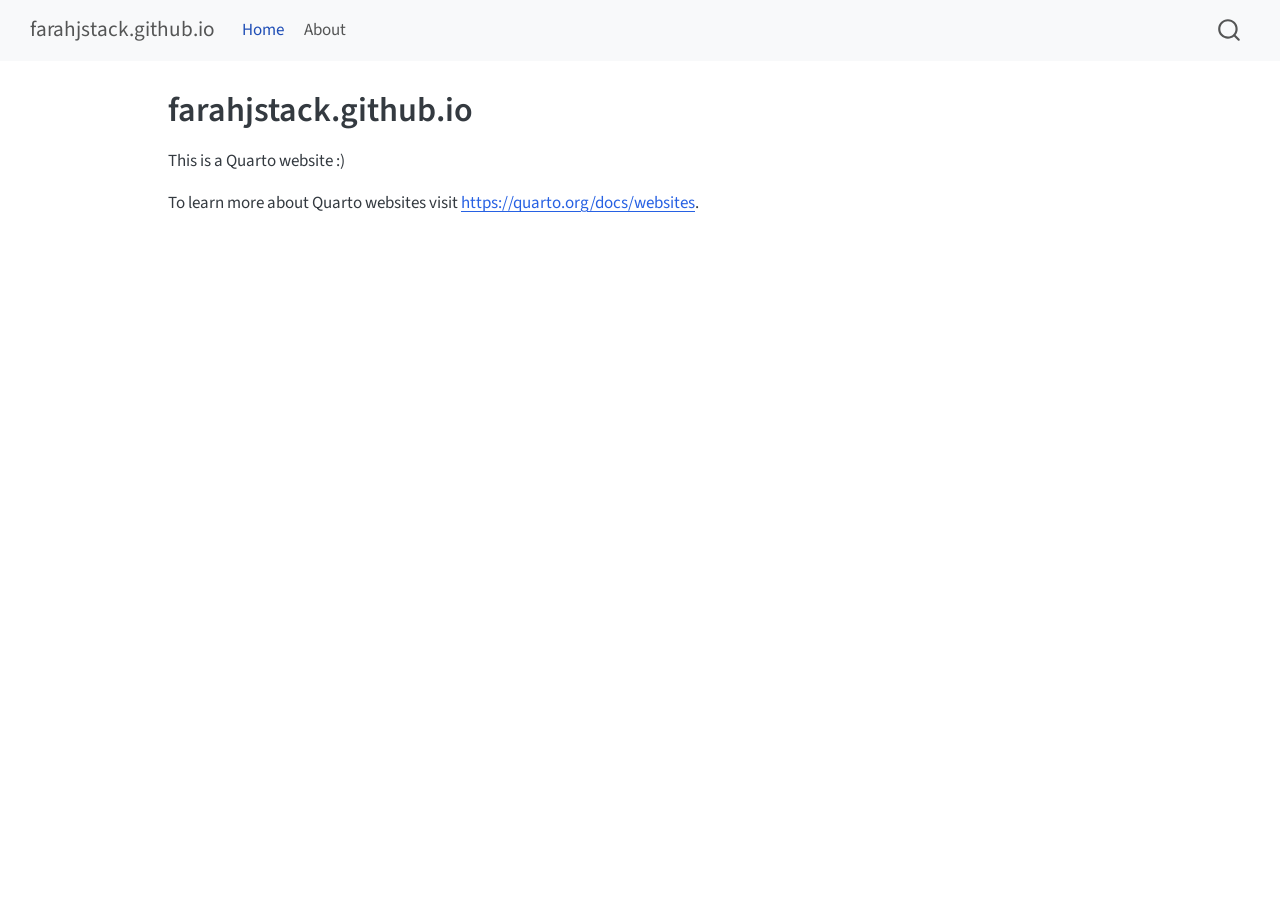
==== docs/index.html @ 9237d867 "init commit" ====
<!DOCTYPE html>
<html xmlns="http://www.w3.org/1999/xhtml" lang="en" xml:lang="en"><head>

<meta charset="utf-8">
<meta name="generator" content="quarto-1.10.18">

<meta name="viewport" content="width=device-width, initial-scale=1.0, user-scalable=yes">


<title>farahjstack.github.io</title>
<style>
/* Default styles provided by pandoc.
** See https://pandoc.org/MANUAL.html#variables-for-html for config info.
*/
span.smallcaps{font-variant: small-caps;}
div.columns{display: flex; gap: 1.5em;}
div.column{flex: auto;}
@media screen {
div.columns{gap: min(4vw, 1.5em);}
div.column{overflow-x: auto;}
}
div.hanging-indent{margin-left: 1.5em; text-indent: -1.5em;}
ul.task-list{list-style: none;}
ul.task-list li input[type="checkbox"] {
  width: 0.8em;
  margin: 0 0.8em 0.2em -1em; /* quarto-specific, see https://github.com/quarto-dev/quarto-cli/issues/4556 */ 
  vertical-align: middle;
}
</style>


<script src="site_libs/quarto-nav/quarto-nav.js"></script>
<script src="site_libs/quarto-nav/headroom.min.js"></script>
<script src="site_libs/clipboard/clipboard.min.js"></script>
<script src="site_libs/quarto-search/autocomplete.umd.js"></script>
<script src="site_libs/quarto-search/fuse.min.js"></script>
<script src="site_libs/quarto-search/quarto-search.js"></script>
<meta name="quarto:offset" content="./">
<script src="site_libs/quarto-html/quarto.js" type="module"></script>
<script src="site_libs/quarto-html/tabsets/tabsets.js" type="module"></script>
<script src="site_libs/quarto-html/popper.min.js"></script>
<script src="site_libs/quarto-html/tippy.umd.min.js"></script>
<script src="site_libs/quarto-html/anchor.min.js"></script>
<link href="site_libs/quarto-html/tippy.css" rel="stylesheet">
<link href="site_libs/quarto-html/quarto-syntax-highlighting-64a204ab8560d761af7679ceaba22944.css" rel="stylesheet" id="quarto-text-highlighting-styles">
<script src="site_libs/bootstrap/bootstrap.min.js"></script>
<link href="site_libs/bootstrap/bootstrap-icons.css" rel="stylesheet">
<link href="site_libs/bootstrap/bootstrap-445b8638c3d06994fee0907d791121c4.min.css" rel="stylesheet" append-hash="true" id="quarto-bootstrap" data-mode="light">
<script id="quarto-search-options" type="application/json">{
  "location": "navbar",
  "copy-button": false,
  "collapse-after": 3,
  "panel-placement": "end",
  "type": "overlay",
  "limit": 50,
  "keyboard-shortcut": [
    "f",
    "/",
    "s"
  ],
  "show-item-context": false,
  "language": {
    "search-no-results-text": "No results",
    "search-matching-documents-text": "matching documents",
    "search-copy-link-title": "Copy link to search",
    "search-hide-matches-text": "Hide additional matches",
    "search-more-match-text": "more match in this document",
    "search-more-matches-text": "more matches in this document",
    "search-clear-button-title": "Clear",
    "search-text-placeholder": "",
    "search-detached-cancel-button-title": "Cancel",
    "search-submit-button-title": "Submit",
    "search-label": "Search"
  }
}</script>


<link rel="stylesheet" href="styles.css">
</head>

<body class="nav-fixed quarto-light">

<div id="quarto-search-results"></div>
  <header id="quarto-header" class="headroom fixed-top">
    <nav class="navbar navbar-expand-lg " data-bs-theme="dark">
      <div class="navbar-container container-fluid">
      <div class="navbar-brand-container mx-auto">
    <a class="navbar-brand" href="./index.html">
    <span class="navbar-title">farahjstack.github.io</span>
    </a>
  </div>
            <div id="quarto-search" class="" title="Search"></div>
          <button class="navbar-toggler" type="button" data-bs-toggle="collapse" data-bs-target="#navbarCollapse" aria-controls="navbarCollapse" role="menu" aria-expanded="false" aria-label="Toggle navigation" onclick="if (window.quartoToggleHeadroom) { window.quartoToggleHeadroom(); }">
  <span class="navbar-toggler-icon"></span>
</button>
          <div class="collapse navbar-collapse" id="navbarCollapse">
            <ul class="navbar-nav navbar-nav-scroll me-auto">
  <li class="nav-item">
    <a class="nav-link active" href="./index.html" aria-current="page"> 
<span class="menu-text">Home</span></a>
  </li>  
  <li class="nav-item">
    <a class="nav-link" href="./about.html"> 
<span class="menu-text">About</span></a>
  </li>  
</ul>
          </div> <!-- /navcollapse -->
            <div class="quarto-navbar-tools">
</div>
      </div> <!-- /container-fluid -->
    </nav>
</header>
<!-- content -->
<div id="quarto-content" class="quarto-container page-columns page-rows-contents page-layout-article page-navbar">
<!-- sidebar -->
<!-- margin-sidebar -->
    <div id="quarto-margin-sidebar" class="sidebar margin-sidebar zindex-bottom">
        
    </div>
<!-- main -->
<main class="content" id="quarto-document-content">

<header id="title-block-header" class="quarto-title-block default">
<div class="quarto-title">
<h1 class="title">farahjstack.github.io</h1>
</div>



<div class="quarto-title-meta">

    
  
    
  </div>
  


</header>


<p>This is a Quarto website :)</p>
<p>To learn more about Quarto websites visit <a href="https://quarto.org/docs/websites" class="uri">https://quarto.org/docs/websites</a>.</p>



</main> <!-- /main -->
<script id="quarto-html-after-body" type="application/javascript">
  window.document.addEventListener("DOMContentLoaded", function (event) {
    const icon = "";
    const anchorJS = new window.AnchorJS();
    anchorJS.options = {
      placement: 'right',
      icon: icon
    };
    anchorJS.add('.anchored');
    const isCodeAnnotation = (el) => {
      for (const clz of el.classList) {
        if (clz.startsWith('code-annotation-')) {                     
          return true;
        }
      }
      return false;
    }
    const onCopySuccess = function(e) {
      // button target
      const button = e.trigger;
      // don't keep focus
      button.blur();
      // flash "checked"
      button.classList.add('code-copy-button-checked');
      var currentTitle = button.getAttribute("title");
      button.setAttribute("title", "Copied!");
      let tooltip;
      if (window.bootstrap) {
        button.setAttribute("data-bs-toggle", "tooltip");
        button.setAttribute("data-bs-placement", "left");
        button.setAttribute("data-bs-title", "Copied!");
        tooltip = new bootstrap.Tooltip(button, 
          { trigger: "manual", 
            customClass: "code-copy-button-tooltip",
            offset: [0, -8]});
        tooltip.show();    
      }
      setTimeout(function() {
        if (tooltip) {
          tooltip.hide();
          button.removeAttribute("data-bs-title");
          button.removeAttribute("data-bs-toggle");
          button.removeAttribute("data-bs-placement");
        }
        button.setAttribute("title", currentTitle);
        button.classList.remove('code-copy-button-checked');
      }, 1000);
      // clear code selection
      e.clearSelection();
    }
    const getTextToCopy = function(trigger) {
      const outerScaffold = trigger.parentElement.cloneNode(true);
      const codeEl = outerScaffold.querySelector('code');
      for (const childEl of codeEl.children) {
        if (isCodeAnnotation(childEl)) {
          childEl.remove();
        }
      }
      return codeEl.innerText;
    }
    const clipboard = new window.ClipboardJS('.code-copy-button:not([data-in-quarto-modal])', {
      text: getTextToCopy
    });
    clipboard.on('success', onCopySuccess);
    if (window.document.getElementById('quarto-embedded-source-code-modal')) {
      const clipboardModal = new window.ClipboardJS('.code-copy-button[data-in-quarto-modal]', {
        text: getTextToCopy,
        container: window.document.getElementById('quarto-embedded-source-code-modal')
      });
      clipboardModal.on('success', onCopySuccess);
    }
      var localhostRegex = new RegExp(/^(?:http|https):\/\/localhost\:?[0-9]*\//);
      var mailtoRegex = new RegExp(/^mailto:/);
        var filterRegex = new RegExp('/' + window.location.host + '/');
      var isInternal = (href) => {
          return filterRegex.test(href) || localhostRegex.test(href) || mailtoRegex.test(href);
      }
      // Inspect non-navigation links and adorn them if external
     var links = window.document.querySelectorAll('a[href]:not(.nav-link):not(.navbar-brand):not(.toc-action):not(.sidebar-link):not(.sidebar-item-toggle):not(.pagination-link):not(.no-external):not([aria-hidden]):not(.dropdown-item):not(.quarto-navigation-tool):not(.about-link)');
      for (var i=0; i<links.length; i++) {
        const link = links[i];
        if (!isInternal(link.href)) {
          // undo the damage that might have been done by quarto-nav.js in the case of
          // links that we want to consider external
          if (link.dataset.originalHref !== undefined) {
            link.href = link.dataset.originalHref;
          }
        }
      }
    function tippyHover(el, contentFn, onTriggerFn, onUntriggerFn) {
      const config = {
        allowHTML: true,
        maxWidth: 500,
        delay: 100,
        arrow: false,
        appendTo: function(el) {
            return el.parentElement;
        },
        interactive: true,
        interactiveBorder: 10,
        theme: 'quarto',
        placement: 'bottom-start',
      };
      if (contentFn) {
        config.content = contentFn;
      }
      if (onTriggerFn) {
        config.onTrigger = onTriggerFn;
      }
      if (onUntriggerFn) {
        config.onUntrigger = onUntriggerFn;
      }
      window.tippy(el, config); 
    }
    const noterefs = window.document.querySelectorAll('a[role="doc-noteref"]');
    for (var i=0; i<noterefs.length; i++) {
      const ref = noterefs[i];
      tippyHover(ref, function() {
        // use id or data attribute instead here
        let href = ref.getAttribute('data-footnote-href') || ref.getAttribute('href');
        try { href = new URL(href).hash; } catch {}
        const id = href.replace(/^#\/?/, "");
        const note = window.document.getElementById(id);
        if (note) {
          return note.innerHTML;
        } else {
          return "";
        }
      });
    }
    const xrefs = window.document.querySelectorAll('a.quarto-xref');
    const processXRef = (id, note) => {
      // Strip column container classes
      const stripColumnClz = (el) => {
        el.classList.remove("page-full", "page-columns");
        if (el.children) {
          for (const child of el.children) {
            stripColumnClz(child);
          }
        }
      }
      stripColumnClz(note)
      if (id === null || id.startsWith('sec-')) {
        // Special case sections, only their first couple elements
        const container = document.createElement("div");
        if (note.children && note.children.length > 2) {
          container.appendChild(note.children[0].cloneNode(true));
          for (let i = 1; i < note.children.length; i++) {
            const child = note.children[i];
            if (child.tagName === "P" && child.innerText === "") {
              continue;
            } else {
              container.appendChild(child.cloneNode(true));
              break;
            }
          }
          if (window.Quarto?.typesetMath) {
            window.Quarto.typesetMath(container);
          }
          return container.innerHTML
        } else {
          if (window.Quarto?.typesetMath) {
            window.Quarto.typesetMath(note);
          }
          return note.innerHTML;
        }
      } else {
        // Remove any anchor links if they are present
        const anchorLink = note.querySelector('a.anchorjs-link');
        if (anchorLink) {
          anchorLink.remove();
        }
        if (window.Quarto?.typesetMath) {
          window.Quarto.typesetMath(note);
        }
        if (note.classList.contains("callout")) {
          return note.outerHTML;
        } else {
          return note.innerHTML;
        }
      }
    }
    for (var i=0; i<xrefs.length; i++) {
      const xref = xrefs[i];
      tippyHover(xref, undefined, function(instance) {
        instance.disable();
        let url = xref.getAttribute('href');
        let hash = undefined; 
        if (url.startsWith('#')) {
          hash = url;
        } else {
          try { hash = new URL(url).hash; } catch {}
        }
        if (hash) {
          const id = hash.replace(/^#\/?/, "");
          const note = window.document.getElementById(id);
          if (note !== null) {
            try {
              const html = processXRef(id, note.cloneNode(true));
              instance.setContent(html);
            } finally {
              instance.enable();
              instance.show();
            }
          } else {
            // See if we can fetch this
            fetch(url.split('#')[0])
            .then(res => res.text())
            .then(html => {
              const parser = new DOMParser();
              const htmlDoc = parser.parseFromString(html, "text/html");
              const note = htmlDoc.getElementById(id);
              if (note !== null) {
                const html = processXRef(id, note);
                instance.setContent(html);
              } 
            }).finally(() => {
              instance.enable();
              instance.show();
            });
          }
        } else {
          // See if we can fetch a full url (with no hash to target)
          // This is a special case and we should probably do some content thinning / targeting
          fetch(url)
          .then(res => res.text())
          .then(html => {
            const parser = new DOMParser();
            const htmlDoc = parser.parseFromString(html, "text/html");
            const note = htmlDoc.querySelector('main.content');
            if (note !== null) {
              // This should only happen for chapter cross references
              // (since there is no id in the URL)
              // remove the first header
              if (note.children.length > 0 && note.children[0].tagName === "HEADER") {
                note.children[0].remove();
              }
              const html = processXRef(null, note);
              instance.setContent(html);
            } 
          }).finally(() => {
            instance.enable();
            instance.show();
          });
        }
      }, function(instance) {
      });
    }
        let selectedAnnoteEl;
        const selectorForAnnotation = ( cell, annotation) => {
          let cellAttr = 'data-code-cell="' + cell + '"';
          let lineAttr = 'data-code-annotation="' +  annotation + '"';
          const selector = 'span[' + cellAttr + '][' + lineAttr + ']';
          return selector;
        }
        const selectCodeLines = (annoteEl) => {
          const doc = window.document;
          const targetCell = annoteEl.getAttribute("data-target-cell");
          const targetAnnotation = annoteEl.getAttribute("data-target-annotation");
          const annoteSpan = window.document.querySelector(selectorForAnnotation(targetCell, targetAnnotation));
          const lines = annoteSpan.getAttribute("data-code-lines").split(",");
          const lineIds = lines.map((line) => {
            return targetCell + "-" + line;
          })
          let top = null;
          let height = null;
          let parent = null;
          if (lineIds.length > 0) {
              //compute the position of the single el (top and bottom and make a div)
              const el = window.document.getElementById(lineIds[0]);
              top = el.offsetTop;
              height = el.offsetHeight;
              parent = el.parentElement.parentElement;
            if (lineIds.length > 1) {
              const lastEl = window.document.getElementById(lineIds[lineIds.length - 1]);
              const bottom = lastEl.offsetTop + lastEl.offsetHeight;
              height = bottom - top;
            }
            if (top !== null && height !== null && parent !== null) {
              // cook up a div (if necessary) and position it 
              let div = window.document.getElementById("code-annotation-line-highlight");
              if (div === null) {
                div = window.document.createElement("div");
                div.setAttribute("id", "code-annotation-line-highlight");
                div.style.position = 'absolute';
                parent.appendChild(div);
              }
              div.style.top = top - 2 + "px";
              div.style.height = height + 4 + "px";
              div.style.left = 0;
              let gutterDiv = window.document.getElementById("code-annotation-line-highlight-gutter");
              if (gutterDiv === null) {
                gutterDiv = window.document.createElement("div");
                gutterDiv.setAttribute("id", "code-annotation-line-highlight-gutter");
                gutterDiv.style.position = 'absolute';
                const codeCell = window.document.getElementById(targetCell);
                const gutter = codeCell.querySelector('.code-annotation-gutter');
                gutter.appendChild(gutterDiv);
              }
              gutterDiv.style.top = top - 2 + "px";
              gutterDiv.style.height = height + 4 + "px";
            }
            selectedAnnoteEl = annoteEl;
          }
        };
        const unselectCodeLines = () => {
          const elementsIds = ["code-annotation-line-highlight", "code-annotation-line-highlight-gutter"];
          elementsIds.forEach((elId) => {
            const div = window.document.getElementById(elId);
            if (div) {
              div.remove();
            }
          });
          selectedAnnoteEl = undefined;
        };
          // Handle positioning of the toggle
      window.addEventListener(
        "resize",
        throttle(() => {
          elRect = undefined;
          if (selectedAnnoteEl) {
            selectCodeLines(selectedAnnoteEl);
          }
        }, 10)
      );
      function throttle(fn, ms) {
      let throttle = false;
      let timer;
        return (...args) => {
          if(!throttle) { // first call gets through
              fn.apply(this, args);
              throttle = true;
          } else { // all the others get throttled
              if(timer) clearTimeout(timer); // cancel #2
              timer = setTimeout(() => {
                fn.apply(this, args);
                timer = throttle = false;
              }, ms);
          }
        };
      }
        // Attach click handler to the DT
        const annoteDls = window.document.querySelectorAll('dt[data-target-cell]');
        for (const annoteDlNode of annoteDls) {
          annoteDlNode.addEventListener('click', (event) => {
            const clickedEl = event.target;
            if (clickedEl !== selectedAnnoteEl) {
              unselectCodeLines();
              const activeEl = window.document.querySelector('dt[data-target-cell].code-annotation-active');
              if (activeEl) {
                activeEl.classList.remove('code-annotation-active');
              }
              selectCodeLines(clickedEl);
              clickedEl.classList.add('code-annotation-active');
            } else {
              // Unselect the line
              unselectCodeLines();
              clickedEl.classList.remove('code-annotation-active');
            }
          });
        }
    const findCites = (el) => {
      const parentEl = el.parentElement;
      if (parentEl) {
        const cites = parentEl.dataset.cites;
        if (cites) {
          return {
            el,
            cites: cites.split(' ')
          };
        } else {
          return findCites(el.parentElement)
        }
      } else {
        return undefined;
      }
    };
    var bibliorefs = window.document.querySelectorAll('a[role="doc-biblioref"]');
    for (var i=0; i<bibliorefs.length; i++) {
      const ref = bibliorefs[i];
      const citeInfo = findCites(ref);
      if (citeInfo) {
        tippyHover(citeInfo.el, function() {
          var popup = window.document.createElement('div');
          citeInfo.cites.forEach(function(cite) {
            var citeDiv = window.document.createElement('div');
            citeDiv.classList.add('hanging-indent');
            citeDiv.classList.add('csl-entry');
            var biblioDiv = window.document.getElementById('ref-' + cite);
            if (biblioDiv) {
              citeDiv.innerHTML = biblioDiv.innerHTML;
            }
            popup.appendChild(citeDiv);
          });
          return popup.innerHTML;
        });
      }
    }
  });
  </script>
</div> <!-- /content -->




</body></html>
---- docs/site_libs/quarto-html/tippy.css ----
.tippy-box[data-animation=fade][data-state=hidden]{opacity:0}[data-tippy-root]{max-width:calc(100vw - 10px)}.tippy-box{position:relative;background-color:#333;color:#fff;border-radius:4px;font-size:14px;line-height:1.4;white-space:normal;outline:0;transition-property:transform,visibility,opacity}.tippy-box[data-placement^=top]>.tippy-arrow{bottom:0}.tippy-box[data-placement^=top]>.tippy-arrow:before{bottom:-7px;left:0;border-width:8px 8px 0;border-top-color:initial;transform-origin:center top}.tippy-box[data-placement^=bottom]>.tippy-arrow{top:0}.tippy-box[data-placement^=bottom]>.tippy-arrow:before{top:-7px;left:0;border-width:0 8px 8px;border-bottom-color:initial;transform-origin:center bottom}.tippy-box[data-placement^=left]>.tippy-arrow{right:0}.tippy-box[data-placement^=left]>.tippy-arrow:before{border-width:8px 0 8px 8px;border-left-color:initial;right:-7px;transform-origin:center left}.tippy-box[data-placement^=right]>.tippy-arrow{left:0}.tippy-box[data-placement^=right]>.tippy-arrow:before{left:-7px;border-width:8px 8px 8px 0;border-right-color:initial;transform-origin:center right}.tippy-box[data-inertia][data-state=visible]{transition-timing-function:cubic-bezier(.54,1.5,.38,1.11)}.tippy-arrow{width:16px;height:16px;color:#333}.tippy-arrow:before{content:"";position:absolute;border-color:transparent;border-style:solid}.tippy-content{position:relative;padding:5px 9px;z-index:1}
---- docs/site_libs/quarto-html/quarto-syntax-highlighting-64a204ab8560d761af7679ceaba22944.css ----
/* quarto syntax highlight colors */
:root {
  --quarto-hl-ot-color: #003B4F;
  --quarto-hl-at-color: #657422;
  --quarto-hl-ss-color: #20794D;
  --quarto-hl-an-color: #5E5E5E;
  --quarto-hl-fu-color: #4758AB;
  --quarto-hl-st-color: #20794D;
  --quarto-hl-cf-color: #003B4F;
  --quarto-hl-op-color: #5E5E5E;
  --quarto-hl-er-color: #AD0000;
  --quarto-hl-bn-color: #AD0000;
  --quarto-hl-al-color: #AD0000;
  --quarto-hl-va-color: #111111;
  --quarto-hl-bu-color: inherit;
  --quarto-hl-ex-color: inherit;
  --quarto-hl-pp-color: #AD0000;
  --quarto-hl-in-color: #5E5E5E;
  --quarto-hl-vs-color: #20794D;
  --quarto-hl-wa-color: #5E5E5E;
  --quarto-hl-do-color: #5E5E5E;
  --quarto-hl-im-color: #00769E;
  --quarto-hl-ch-color: #20794D;
  --quarto-hl-dt-color: #AD0000;
  --quarto-hl-fl-color: #AD0000;
  --quarto-hl-co-color: #5E5E5E;
  --quarto-hl-cv-color: #5E5E5E;
  --quarto-hl-cn-color: #8f5902;
  --quarto-hl-sc-color: #5E5E5E;
  --quarto-hl-dv-color: #AD0000;
  --quarto-hl-kw-color: #003B4F;
}

/* other quarto variables */
:root {
  --quarto-font-monospace: SFMono-Regular, Menlo, Monaco, Consolas, "Liberation Mono", "Courier New", monospace;
}

/* syntax highlight based on Pandoc's rules */
pre > code.sourceCode > span {
  color: #003B4F;
}

code.sourceCode > span {
  color: #003B4F;
}

div.sourceCode,
div.sourceCode pre.sourceCode {
  color: #003B4F;
}

/* Normal */
code span {
  color: #003B4F;
}

/* Alert */
code span.al {
  color: #AD0000;
  font-style: inherit;
}

/* Annotation */
code span.an {
  color: #5E5E5E;
  font-style: inherit;
}

/* Attribute */
code span.at {
  color: #657422;
  font-style: inherit;
}

/* BaseN */
code span.bn {
  color: #AD0000;
  font-style: inherit;
}

/* BuiltIn */
code span.bu {
  font-style: inherit;
}

/* ControlFlow */
code span.cf {
  color: #003B4F;
  font-weight: bold;
  font-style: inherit;
}

/* Char */
code span.ch {
  color: #20794D;
  font-style: inherit;
}

/* Constant */
code span.cn {
  color: #8f5902;
  font-style: inherit;
}

/* Comment */
code span.co {
  color: #5E5E5E;
  font-style: inherit;
}

/* CommentVar */
code span.cv {
  color: #5E5E5E;
  font-style: italic;
}

/* Documentation */
code span.do {
  color: #5E5E5E;
  font-style: italic;
}

/* DataType */
code span.dt {
  color: #AD0000;
  font-style: inherit;
}

/* DecVal */
code span.dv {
  color: #AD0000;
  font-style: inherit;
}

/* Error */
code span.er {
  color: #AD0000;
  font-style: inherit;
}

/* Extension */
code span.ex {
  font-style: inherit;
}

/* Float */
code span.fl {
  color: #AD0000;
  font-style: inherit;
}

/* Function */
code span.fu {
  color: #4758AB;
  font-style: inherit;
}

/* Import */
code span.im {
  color: #00769E;
  font-style: inherit;
}

/* Information */
code span.in {
  color: #5E5E5E;
  font-style: inherit;
}

/* Keyword */
code span.kw {
  color: #003B4F;
  font-weight: bold;
  font-style: inherit;
}

/* Operator */
code span.op {
  color: #5E5E5E;
  font-style: inherit;
}

/* Other */
code span.ot {
  color: #003B4F;
  font-style: inherit;
}

/* Preprocessor */
code span.pp {
  color: #AD0000;
  font-style: inherit;
}

/* SpecialChar */
code span.sc {
  color: #5E5E5E;
  font-style: inherit;
}

/* SpecialString */
code span.ss {
  color: #20794D;
  font-style: inherit;
}

/* String */
code span.st {
  color: #20794D;
  font-style: inherit;
}

/* Variable */
code span.va {
  color: #111111;
  font-style: inherit;
}

/* VerbatimString */
code span.vs {
  color: #20794D;
  font-style: inherit;
}

/* Warning */
code span.wa {
  color: #5E5E5E;
  font-style: italic;
}

.prevent-inlining {
  content: "</";
}

/*# sourceMappingURL=9d8d5bb603a83b8298b89080a598c93b.css.map */
---- docs/styles.css ----
/* css styles */
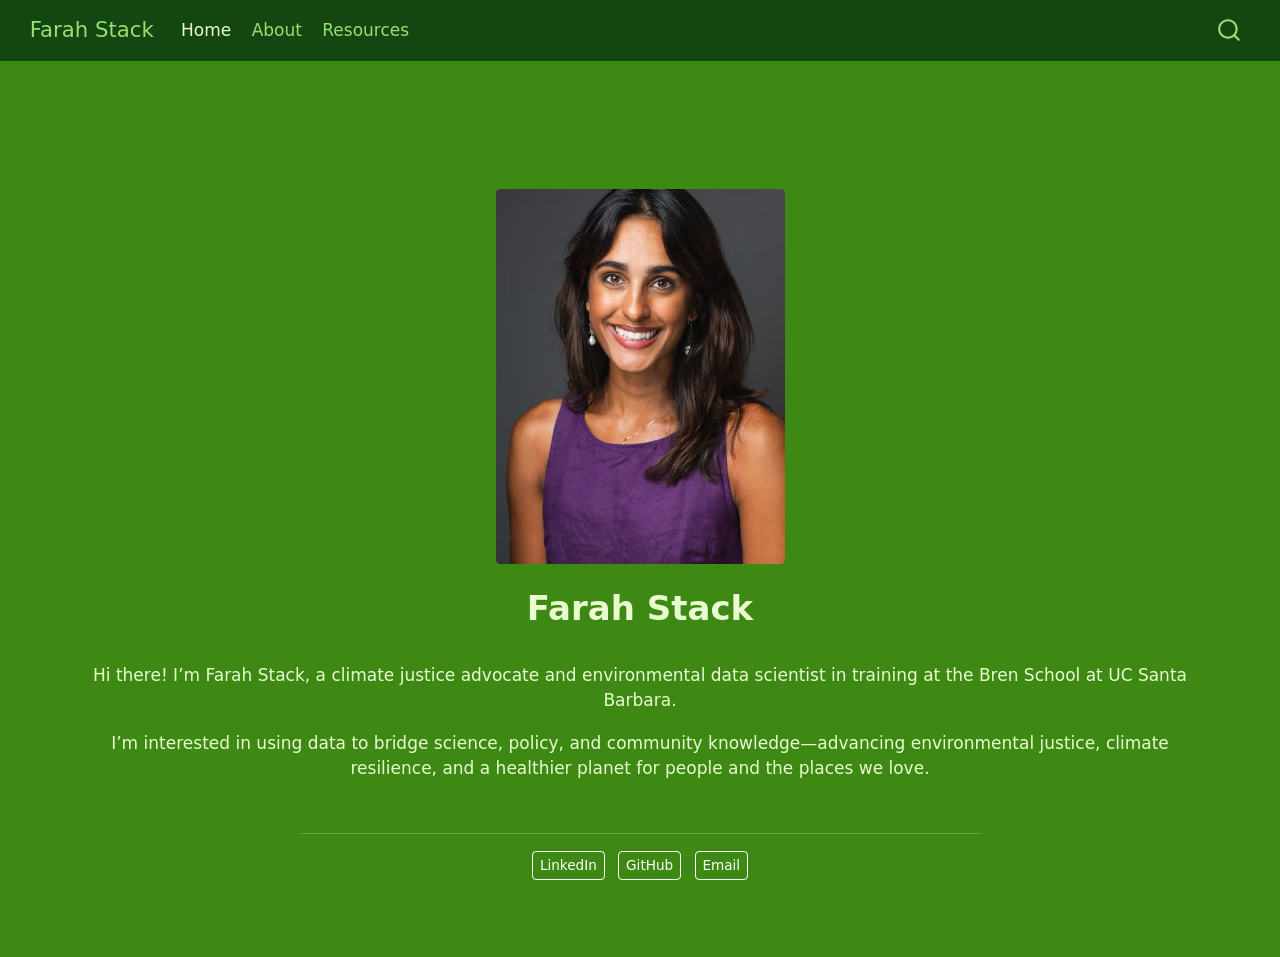
==== commit f729855e: "add files" ====
--- a/docs/index.html
+++ b/docs/index.html
@@ -7,7 +7,7 @@
 <meta name="viewport" content="width=device-width, initial-scale=1.0, user-scalable=yes">
 
 
-<title>farahjstack.github.io</title>
+<title>Farah Stack</title>
 <style>
 /* Default styles provided by pandoc.
 ** See https://pandoc.org/MANUAL.html#variables-for-html for config info.
@@ -40,12 +40,11 @@
 <script src="site_libs/quarto-html/tabsets/tabsets.js" type="module"></script>
 <script src="site_libs/quarto-html/popper.min.js"></script>
 <script src="site_libs/quarto-html/tippy.umd.min.js"></script>
-<script src="site_libs/quarto-html/anchor.min.js"></script>
 <link href="site_libs/quarto-html/tippy.css" rel="stylesheet">
-<link href="site_libs/quarto-html/quarto-syntax-highlighting-64a204ab8560d761af7679ceaba22944.css" rel="stylesheet" id="quarto-text-highlighting-styles">
+<link href="site_libs/quarto-html/quarto-syntax-highlighting-dark-b85bc7c33db8c58e0ec93c3465666fed.css" rel="stylesheet" id="quarto-text-highlighting-styles">
 <script src="site_libs/bootstrap/bootstrap.min.js"></script>
 <link href="site_libs/bootstrap/bootstrap-icons.css" rel="stylesheet">
-<link href="site_libs/bootstrap/bootstrap-445b8638c3d06994fee0907d791121c4.min.css" rel="stylesheet" append-hash="true" id="quarto-bootstrap" data-mode="light">
+<link href="site_libs/bootstrap/bootstrap-62df03221026f97686e258c7f0c2fc82.min.css" rel="stylesheet" append-hash="true" id="quarto-bootstrap" data-mode="dark">
 <script id="quarto-search-options" type="application/json">{
   "location": "navbar",
   "copy-button": false,
@@ -75,7 +74,6 @@
 }</script>
 
 
-<link rel="stylesheet" href="styles.css">
 </head>
 
 <body class="nav-fixed quarto-light">
@@ -86,7 +84,7 @@
       <div class="navbar-container container-fluid">
       <div class="navbar-brand-container mx-auto">
     <a class="navbar-brand" href="./index.html">
-    <span class="navbar-title">farahjstack.github.io</span>
+    <span class="navbar-title">Farah Stack</span>
     </a>
   </div>
             <div id="quarto-search" class="" title="Search"></div>
@@ -103,6 +101,10 @@
     <a class="nav-link" href="./about.html"> 
 <span class="menu-text">About</span></a>
   </li>  
+  <li class="nav-item">
+    <a class="nav-link" href="./resources.html"> 
+<span class="menu-text">Resources</span></a>
+  </li>  
 </ul>
           </div> <!-- /navcollapse -->
             <div class="quarto-navbar-tools">
@@ -111,49 +113,42 @@
     </nav>
 </header>
 <!-- content -->
-<div id="quarto-content" class="quarto-container page-columns page-rows-contents page-layout-article page-navbar">
+<div id="quarto-content" class="quarto-container page-columns page-rows-contents page-layout-full page-navbar">
 <!-- sidebar -->
 <!-- margin-sidebar -->
-    <div id="quarto-margin-sidebar" class="sidebar margin-sidebar zindex-bottom">
-        
-    </div>
+    
 <!-- main -->
-<main class="content" id="quarto-document-content">
-
-<header id="title-block-header" class="quarto-title-block default">
+<div class="quarto-about-jolla column-page">
+  <img src="media/headshot.avif" class="about-image
+  rounded " style="width: 17em;">
+ <header id="title-block-header" class="quarto-title-block default">
 <div class="quarto-title">
-<h1 class="title">farahjstack.github.io</h1>
+<h1 class="title">Farah Stack</h1>
 </div>
-
-
-
-<div class="quarto-title-meta">
-
-    
-  
-    
+<div class="quarto-title-meta column-page">
   </div>
-  
-
-
-</header>
-
-
-<p>This is a Quarto website :)</p>
-<p>To learn more about Quarto websites visit <a href="https://quarto.org/docs/websites" class="uri">https://quarto.org/docs/websites</a>.</p>
-
-
-
-</main> <!-- /main -->
+</header><main class="content column-page" id="quarto-document-content">
+<p>Hi there! I’m Farah Stack, a climate justice advocate and environmental data scientist in training at the Bren School at UC Santa Barbara.</p>
+<p>I’m interested in using data to bridge science, policy, and community knowledge—advancing environmental justice, climate resilience, and a healthier planet for people and the places we love.</p>
+
+
+</main> 
+  <hr class="about-sep">
+   <div class="about-links">
+  <a href="https://www.linkedin.com/in/farahstack/" class="about-link" rel="" target="_blank">
+     <span class="about-link-text">LinkedIn</span>
+  </a>
+  <a href="https://github.com/farahjstack" class="about-link" rel="" target="_blank">
+     <span class="about-link-text">GitHub</span>
+  </a>
+  <a href="mailto:farahjstack@gmail.com" class="about-link" rel="" target="">
+     <span class="about-link-text">Email</span>
+  </a>
+</div>
+</div>
+ <!-- /main -->
 <script id="quarto-html-after-body" type="application/javascript">
   window.document.addEventListener("DOMContentLoaded", function (event) {
-    const icon = "";
-    const anchorJS = new window.AnchorJS();
-    anchorJS.options = {
-      placement: 'right',
-      icon: icon
-    };
-    anchorJS.add('.anchored');
     const isCodeAnnotation = (el) => {
       for (const clz of el.classList) {
         if (clz.startsWith('code-annotation-')) {                     
--- a/docs/site_libs/quarto-html/quarto-syntax-highlighting-dark-b85bc7c33db8c58e0ec93c3465666fed.css
+++ b/docs/site_libs/quarto-html/quarto-syntax-highlighting-dark-b85bc7c33db8c58e0ec93c3465666fed.css
@@ -0,0 +1,219 @@
+/* quarto syntax highlight colors */
+:root {
+  --quarto-hl-al-color: #f07178;
+  --quarto-hl-an-color: #d4d0ab;
+  --quarto-hl-at-color: #00e0e0;
+  --quarto-hl-bn-color: #d4d0ab;
+  --quarto-hl-bu-color: #abe338;
+  --quarto-hl-ch-color: #abe338;
+  --quarto-hl-co-color: #f8f8f2;
+  --quarto-hl-cv-color: #ffd700;
+  --quarto-hl-cn-color: #ffd700;
+  --quarto-hl-cf-color: #ffa07a;
+  --quarto-hl-dt-color: #ffa07a;
+  --quarto-hl-dv-color: #d4d0ab;
+  --quarto-hl-do-color: #f8f8f2;
+  --quarto-hl-er-color: #f07178;
+  --quarto-hl-ex-color: #00e0e0;
+  --quarto-hl-fl-color: #d4d0ab;
+  --quarto-hl-fu-color: #ffa07a;
+  --quarto-hl-im-color: #abe338;
+  --quarto-hl-in-color: #d4d0ab;
+  --quarto-hl-kw-color: #ffa07a;
+  --quarto-hl-op-color: #ffa07a;
+  --quarto-hl-ot-color: #00e0e0;
+  --quarto-hl-pp-color: #dcc6e0;
+  --quarto-hl-re-color: #00e0e0;
+  --quarto-hl-sc-color: #abe338;
+  --quarto-hl-ss-color: #abe338;
+  --quarto-hl-st-color: #abe338;
+  --quarto-hl-va-color: #00e0e0;
+  --quarto-hl-vs-color: #abe338;
+  --quarto-hl-wa-color: #dcc6e0;
+}
+
+/* other quarto variables */
+:root {
+  --quarto-font-monospace: SFMono-Regular, Menlo, Monaco, Consolas, "Liberation Mono", "Courier New", monospace;
+}
+
+/* syntax highlight based on Pandoc's rules */
+pre > code.sourceCode > span {
+  color: #f8f8f2;
+}
+
+code.sourceCode > span {
+  color: #f8f8f2;
+}
+
+div.sourceCode,
+div.sourceCode pre.sourceCode {
+  color: #f8f8f2;
+}
+
+/* Normal */
+code span {
+  color: #f8f8f2;
+}
+
+/* Alert */
+code span.al {
+  color: #f07178;
+}
+
+/* Annotation */
+code span.an {
+  color: #d4d0ab;
+}
+
+/* Attribute */
+code span.at {
+  color: #00e0e0;
+}
+
+/* BaseN */
+code span.bn {
+  color: #d4d0ab;
+}
+
+/* BuiltIn */
+code span.bu {
+  color: #abe338;
+}
+
+/* ControlFlow */
+code span.cf {
+  font-weight: bold;
+  color: #ffa07a;
+}
+
+/* Char */
+code span.ch {
+  color: #abe338;
+}
+
+/* Constant */
+code span.cn {
+  color: #ffd700;
+}
+
+/* Comment */
+code span.co {
+  font-style: italic;
+  color: #f8f8f2;
+}
+
+/* CommentVar */
+code span.cv {
+  color: #ffd700;
+}
+
+/* Documentation */
+code span.do {
+  color: #f8f8f2;
+}
+
+/* DataType */
+code span.dt {
+  color: #ffa07a;
+}
+
+/* DecVal */
+code span.dv {
+  color: #d4d0ab;
+}
+
+/* Error */
+code span.er {
+  color: #f07178;
+  text-decoration: underline;
+}
+
+/* Extension */
+code span.ex {
+  font-weight: bold;
+  color: #00e0e0;
+}
+
+/* Float */
+code span.fl {
+  color: #d4d0ab;
+}
+
+/* Function */
+code span.fu {
+  color: #ffa07a;
+}
+
+/* Import */
+code span.im {
+  color: #abe338;
+}
+
+/* Information */
+code span.in {
+  color: #d4d0ab;
+}
+
+/* Keyword */
+code span.kw {
+  font-weight: bold;
+  color: #ffa07a;
+}
+
+/* Operator */
+code span.op {
+  color: #ffa07a;
+}
+
+/* Other */
+code span.ot {
+  color: #00e0e0;
+}
+
+/* Preprocessor */
+code span.pp {
+  color: #dcc6e0;
+}
+
+/* RegionMarker */
+code span.re {
+  background-color: #f8f8f2;
+  color: #00e0e0;
+}
+
+/* SpecialChar */
+code span.sc {
+  color: #abe338;
+}
+
+/* SpecialString */
+code span.ss {
+  color: #abe338;
+}
+
+/* String */
+code span.st {
+  color: #abe338;
+}
+
+/* Variable */
+code span.va {
+  color: #00e0e0;
+}
+
+/* VerbatimString */
+code span.vs {
+  color: #abe338;
+}
+
+/* Warning */
+code span.wa {
+  color: #dcc6e0;
+}
+
+.prevent-inlining {
+  content: "</";
+}
+
+/*# sourceMappingURL=4ed8f1090dec6531da29ab00902aa718.css.map */
